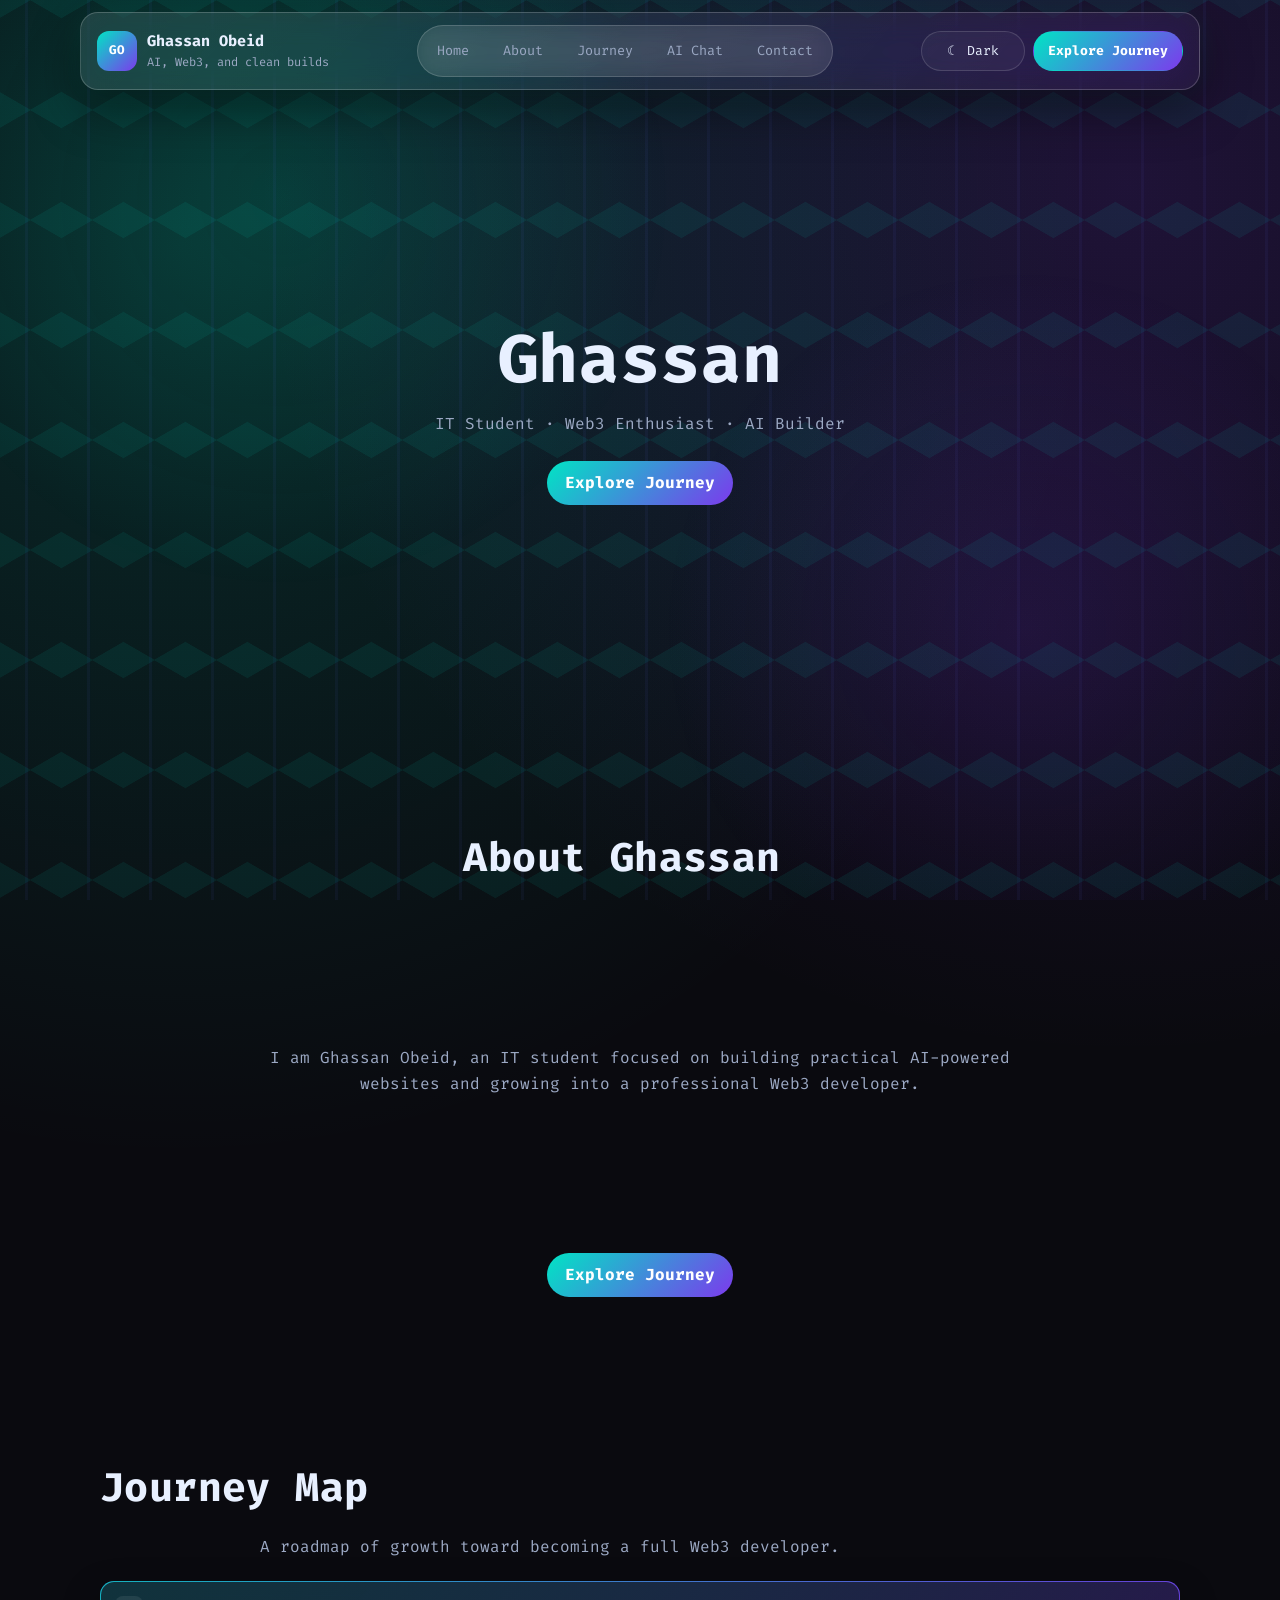
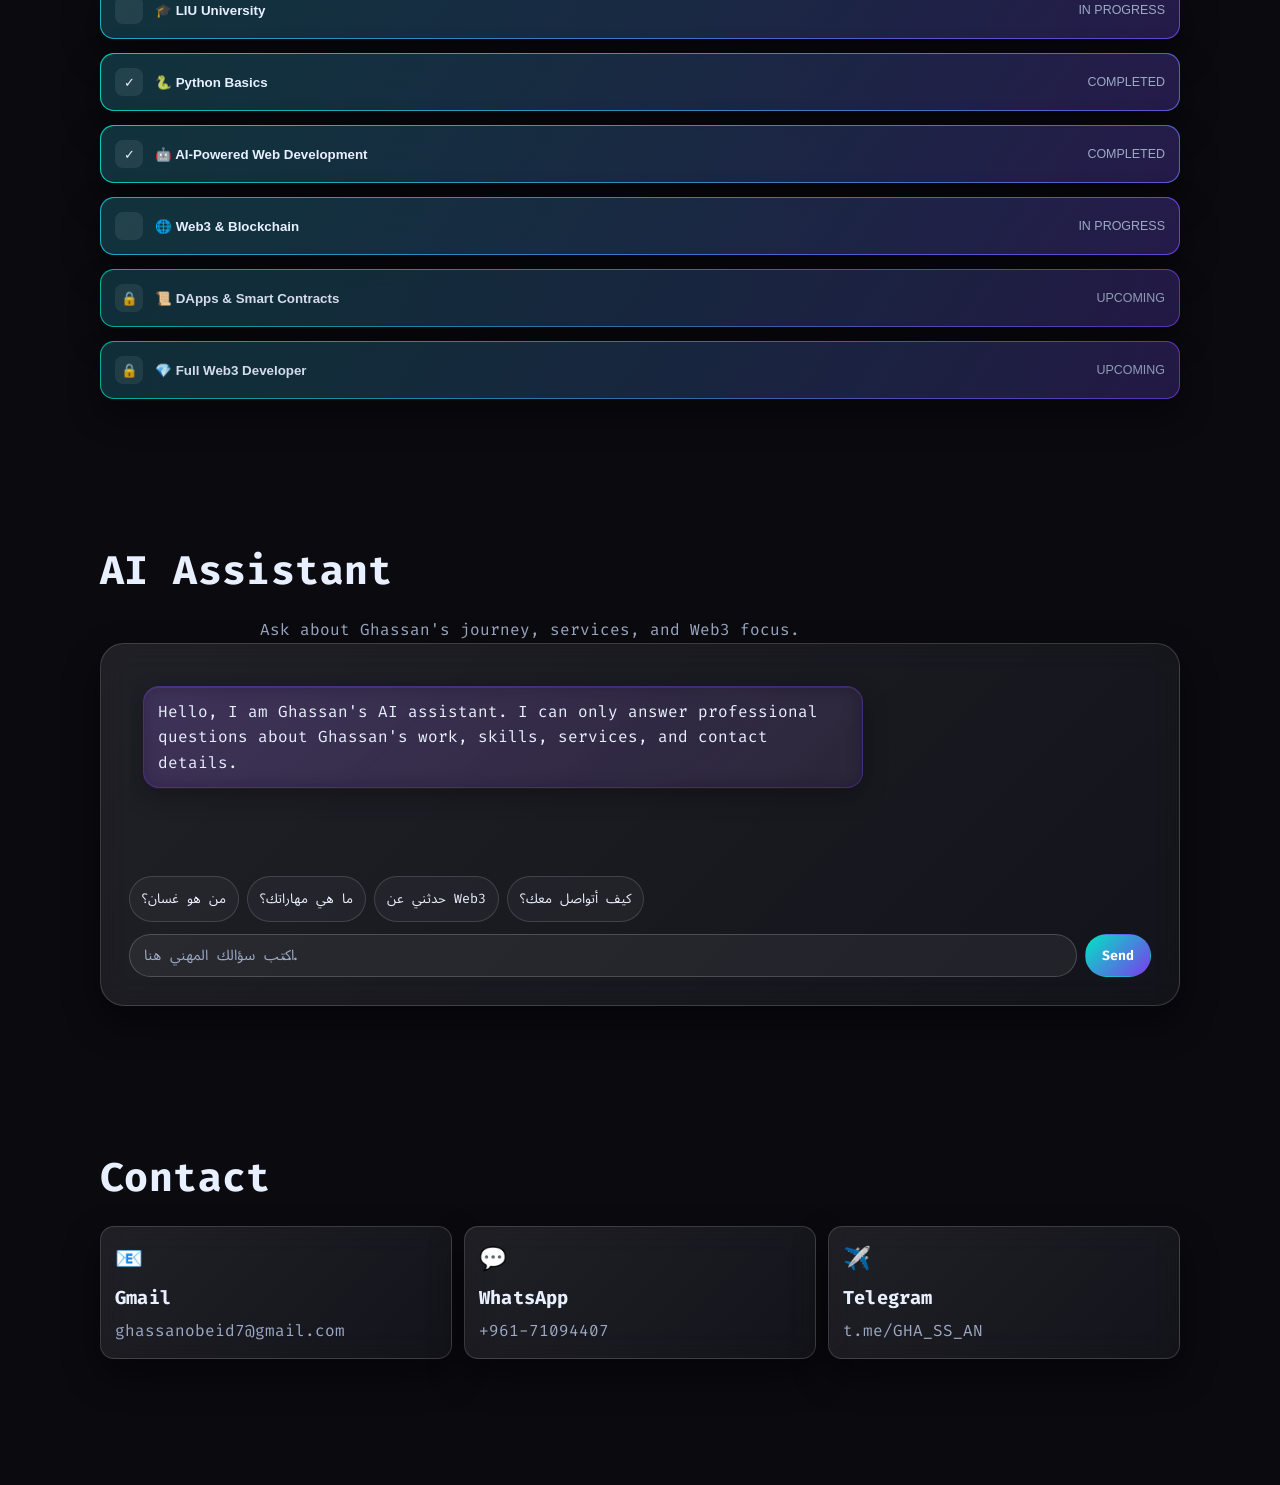
==== index.html @ c8fad216 "update" ====
<!DOCTYPE html> 

<html lang="en">
<head>
	<meta charset="UTF-8" />
	<meta name="viewport" content="width=device-width, initial-scale=1.0" />
	<title>Ghassan | ghassanai.dev</title>
	<meta name="description" content="Ghassan Obeid - IT Student, Web3 Enthusiast, and AI Builder" />
	<link rel="preconnect" href="https://fonts.googleapis.com" />
	<link rel="preconnect" href="https://fonts.gstatic.com" crossorigin />
	<link href="https://fonts.googleapis.com/css2?family=Fira+Code:wght@400;500;700&family=Noto+Sans+Arabic:wght@400;500;700&display=swap" rel="stylesheet" />
	<link rel="stylesheet" href="style.css" />
<script async src="https://www.googletagmanager.com/gtag/js?id=G-5YN2YGC47K"></script>
<script>
  window.dataLayer = window.dataLayer || [];
  function gtag(){dataLayer.push(arguments);}
  gtag('js', new Date());
  gtag('config', 'G-5YN2YGC47K');
</script>
</head>
<body>
	<header class="site-header fade-in">
		<a class="site-brand" href="#top" aria-label="Go to the top of the page">
			<span class="brand-mark" aria-hidden="true">GO</span>
			<span class="brand-copy">
				<strong>Ghassan Obeid</strong>
				<small>AI, Web3, and clean builds</small>
			</span>
		</a>
		<nav class="site-nav" aria-label="Primary navigation">
			<a href="#top">Home</a>
			<a href="#about">About</a>
			<a href="#journey">Journey</a>
			<a href="#ai-chat">AI Chat</a>
			<a href="#contact">Contact</a>
		</nav>
		<div class="site-actions">
			<button class="theme-toggle" type="button" aria-pressed="false" aria-label="Switch to light mode">
				<span class="theme-toggle-icon" aria-hidden="true">☾</span>
				<span class="theme-toggle-text">Dark</span>
			</button>
			<a class="nav-cta" href="#journey">Explore Journey</a>
		</div>
	</header>
	<div class="hex-bg" aria-hidden="true"></div>

	<header class="section hero fade-in" id="top">
		<div class="hero-content">
			<h1>Ghassan</h1>
			<p class="subtitle">IT Student · Web3 Enthusiast · AI Builder</p>
			<a class="scroll-cta" href="#journey">Explore Journey</a>
		</div>
	</header>

	<main>
		<section class="section about-hero fade-in" id="about">
			<h2>About Ghassan</h2>
			<p class="about-lead">I am Ghassan Obeid, an IT student focused on building practical AI-powered websites and growing into a professional Web3 developer.</p>
			<a class="scroll-cta" href="#journey">Explore Journey</a>
		</section>

		<section class="section journey fade-in" id="journey">
			<h2>Journey Map</h2>
			<p class="section-intro">A roadmap of growth toward becoming a full Web3 developer.</p>

			<div class="roadmap" aria-label="Interactive journey roadmap">
				<button class="roadmap-node in-progress" data-title="🎓 LIU University" data-status="IN PROGRESS" data-detail="Year 2 IT student at Lebanese International University">
					<span class="node-indicator"></span>
					<span class="node-text">🎓 LIU University</span>
					<span class="node-status">IN PROGRESS</span>
				</button>

				<button class="roadmap-node completed" data-title="🐍 Python Basics" data-status="COMPLETED" data-detail="Learned fundamentals: variables, loops, functions. Currently paused.">
					<span class="node-indicator">✓</span>
					<span class="node-text">🐍 Python Basics</span>
					<span class="node-status">COMPLETED</span>
				</button>

				<button class="roadmap-node completed" data-title="🤖 AI-Powered Web Development" data-status="COMPLETED" data-detail="Build and manage full websites using AI tools professionally.">
					<span class="node-indicator">✓</span>
					<span class="node-text">🤖 AI-Powered Web Development</span>
					<span class="node-status">COMPLETED</span>
				</button>

				<button class="roadmap-node in-progress pulse" data-title="🌐 Web3 &amp; Blockchain" data-status="IN PROGRESS" data-detail="Currently learning Web3 programming and smart contracts.">
					<span class="node-indicator"></span>
					<span class="node-text">🌐 Web3 &amp; Blockchain</span>
					<span class="node-status">IN PROGRESS</span>
				</button>

				<button class="roadmap-node upcoming" data-title="📜 DApps &amp; Smart Contracts" data-status="UPCOMING" data-detail="Next: building decentralized applications.">
					<span class="node-indicator">🔒</span>
					<span class="node-text">📜 DApps &amp; Smart Contracts</span>
					<span class="node-status">UPCOMING</span>
				</button>

				<button class="roadmap-node upcoming" data-title="💎 Full Web3 Developer" data-status="UPCOMING" data-detail="The ultimate goal.">
					<span class="node-indicator">🔒</span>
					<span class="node-text">💎 Full Web3 Developer</span>
					<span class="node-status">UPCOMING</span>
				</button>
			</div>
		</section>

		<section class="section ai-chat fade-in" id="ai-chat">
			<h2>AI Assistant</h2>
			<p class="section-intro">Ask about Ghassan's journey, services, and Web3 focus.</p>

			<div class="chat-shell" aria-live="polite">
				<div class="chat-messages" id="chatMessages"></div>

				<div class="typing-indicator hidden" id="typingIndicator" aria-label="AI is typing">
					<span></span><span></span><span></span>
				</div>

				<div class="suggestions" id="suggestions">
					<button class="suggestion-btn" data-message="من هو غسان؟">من هو غسان؟</button>
					<button class="suggestion-btn" data-message="ما هي مهاراتك؟">ما هي مهاراتك؟</button>
					<button class="suggestion-btn" data-message="حدثني عن Web3">حدثني عن Web3</button>
					<button class="suggestion-btn" data-message="كيف أتواصل معك؟">كيف أتواصل معك؟</button>
				</div>

				<div class="chat-input-wrap">
					<input
						id="chatInput"
						class="chat-input"
						type="text"
						placeholder="اكتب سؤالك المهني هنا..."
						aria-label="Write your professional question"
						autocomplete="off"
					/>
					<button id="chatSendBtn" class="chat-send" type="button">Send</button>
				</div>

				<div class="cta-card hidden" id="ctaCard">
					<h3>Want to work with Ghassan?</h3>
					<div class="cta-links">
						<a href="mailto:ghassanobeid7@gmail.com" target="_blank" rel="noopener noreferrer">Gmail</a>
						<a href="https://wa.me/96171094407" target="_blank" rel="noopener noreferrer">WhatsApp</a>
						<a href="https://t.me/GHA_SS_AN" target="_blank" rel="noopener noreferrer">Telegram</a>
					</div>
				</div>
			</div>
		</section>

		<section class="section contact fade-in" id="contact">
			<h2>Contact</h2>
			<div class="contact-grid">
				<a class="contact-card" href="mailto:ghassanobeid7@gmail.com" target="_blank" rel="noopener noreferrer">
					<span class="icon">📧</span>
					<h3>Gmail</h3>
					<p>ghassanobeid7@gmail.com</p>
				</a>

				<a class="contact-card" href="https://wa.me/96171094407" target="_blank" rel="noopener noreferrer">
					<span class="icon">💬</span>
					<h3>WhatsApp</h3>
					<p>+961-71094407</p>
				</a>

				<a class="contact-card" href="https://t.me/GHA_SS_AN" target="_blank" rel="noopener noreferrer">
					<span class="icon">✈️</span>
					<h3>Telegram</h3>
					<p>t.me/GHA_SS_AN</p>
				</a>
			</div>
		</section>
	</main>

	<div class="modal hidden" id="nodeModal" role="dialog" aria-modal="true" aria-labelledby="modalTitle">
		<div class="modal-panel">
			<button class="modal-close" id="modalClose" aria-label="Close popup">×</button>
			<h3 id="modalTitle"></h3>
			<p class="modal-status" id="modalStatus"></p>
			<p id="modalDetail"></p>
		</div>
	</div>

	<script src="script.js"></script>
</body>
</html>
---- style.css ----
:root {
  --bg: #090d16;
  --bg-soft: #11182a;
  --text: #e8f0ff;
  --muted: #9ca9c4;
  --accent: #1de7c8;
  --secondary: #5e68ff;
  --card: rgba(12, 18, 32, 0.72);
  --border: rgba(255, 255, 255, 0.1);
  --shadow: 0 18px 42px rgba(2, 8, 20, 0.35);
}

body[data-theme="light"] {
  --bg: #eef3ff;
  --bg-soft: #f8fbff;
  --text: #112036;
  --muted: #4f5f78;
  --accent: #098579;
  --secondary: #4f57d8;
  --card: rgba(255, 255, 255, 0.88);
  --border: rgba(20, 34, 56, 0.12);
  --shadow: 0 16px 30px rgba(26, 54, 100, 0.14);
}

* {
  box-sizing: border-box;
}

html {
  scroll-behavior: smooth;
}

body {
  margin: 0;
  font-family: "Fira Code", "Noto Sans Arabic", monospace;
  color: var(--text);
  background:
    radial-gradient(circle at 12% 8%, rgba(29, 231, 200, 0.14), transparent 28%),
    radial-gradient(circle at 88% 6%, rgba(94, 104, 255, 0.16), transparent 24%),
    var(--bg);
  line-height: 1.6;
  overflow-x: hidden;
  transition: background 0.35s ease, color 0.35s ease;
}

body::before {
  content: "";
  position: fixed;
  inset: 0;
  z-index: -3;
  pointer-events: none;
  background:
    radial-gradient(circle at 22% 22%, rgba(29, 231, 200, 0.08), transparent 30%),
    radial-gradient(circle at 80% 70%, rgba(94, 104, 255, 0.08), transparent 26%);
}

.hex-bg {
  position: fixed;
  inset: 0;
  z-index: -2;
  opacity: 0.14;
  pointer-events: none;
  background-image:
    linear-gradient(30deg, rgba(29, 231, 200, 0.22) 12%, transparent 12.5%, transparent 87%, rgba(29, 231, 200, 0.22) 87.5%, rgba(29, 231, 200, 0.22)),
    linear-gradient(150deg, rgba(29, 231, 200, 0.22) 12%, transparent 12.5%, transparent 87%, rgba(29, 231, 200, 0.22) 87.5%, rgba(29, 231, 200, 0.22)),
    linear-gradient(90deg, rgba(94, 104, 255, 0.2) 2%, transparent 2.5%, transparent 97%, rgba(94, 104, 255, 0.2) 97.5%, rgba(94, 104, 255, 0.2));
  background-size: 54px 96px;
  background-position: 0 0, 0 0, 27px 48px;
  animation: drift 30s linear infinite;
}

.site-header {
  position: relative;
  top: 0;
  z-index: 50;
  width: min(1120px, calc(100% - 24px));
  margin: 12px auto 0;
  padding: 10px 14px;
  display: grid;
  grid-template-columns: auto 1fr auto;
  align-items: center;
  gap: 14px;
  border: 1px solid var(--border);
  border-radius: 18px;
  background: linear-gradient(125deg, rgba(255, 255, 255, 0.06), rgba(255, 255, 255, 0.02));
  backdrop-filter: blur(12px) saturate(140%);
  box-shadow: var(--shadow);
}

.site-brand {
  display: inline-flex;
  align-items: center;
  gap: 10px;
  text-decoration: none;
  color: var(--text);
}

.brand-mark {
  width: 40px;
  height: 40px;
  border-radius: 12px;
  display: grid;
  place-items: center;
  color: #fff;
  background: linear-gradient(135deg, var(--accent), var(--secondary));
  font-size: 0.78rem;
  font-weight: 700;
  letter-spacing: 0.12em;
}

.brand-copy {
  display: flex;
  flex-direction: column;
}

.brand-copy strong {
  font-size: 0.95rem;
}

.brand-copy small {
  color: var(--muted);
  font-size: 0.75rem;
}

.site-nav {
  justify-self: center;
  display: flex;
  align-items: center;
  gap: 6px;
  padding: 5px;
  border: 1px solid var(--border);
  border-radius: 999px;
  background: rgba(255, 255, 255, 0.03);
}

.site-nav a {
  color: var(--muted);
  text-decoration: none;
  font-size: 0.84rem;
  padding: 8px 12px;
  border-radius: 999px;
  transition: color 0.25s ease, background 0.25s ease, transform 0.25s ease;
}

.site-nav a:hover,
.site-nav a[aria-current="page"] {
  color: var(--text);
  background: rgba(255, 255, 255, 0.09);
  transform: translateY(-1px);
}

.site-actions {
  display: inline-flex;
  align-items: center;
  gap: 8px;
}

.theme-toggle,
.nav-cta {
  min-height: 40px;
  border-radius: 999px;
  border: 1px solid var(--border);
  color: var(--text);
  text-decoration: none;
  padding: 0 14px;
  font-family: inherit;
  font-size: 0.82rem;
  display: inline-flex;
  align-items: center;
  justify-content: center;
  gap: 8px;
  cursor: pointer;
  transition: transform 0.2s ease, border-color 0.2s ease, box-shadow 0.2s ease, background 0.2s ease;
}

.theme-toggle {
  background: rgba(255, 255, 255, 0.04);
  min-width: 104px;
}

.nav-cta {
  background: linear-gradient(135deg, var(--accent), var(--secondary));
  border-color: transparent;
  color: #ffffff;
  font-weight: 700;
}

.theme-toggle:hover,
.nav-cta:hover,
.scroll-cta:hover,
.suggestion-btn:hover,
.contact-card:hover,
.roadmap-node:hover {
  transform: translateY(-2px);
}

main {
  padding-bottom: 56px;
}

.section {
  width: min(1080px, 92vw);
  margin: 0 auto;
  padding: 70px 0;
}

.hero,
.about-hero {
  min-height: min(72vh, 700px);
  display: grid;
  place-items: center;
  text-align: center;
}

.hero-content,
.about-hero {
  padding: 22px;
}

h1 {
  margin: 0;
  font-size: clamp(2rem, 7vw, 4.6rem);
  line-height: 1.05;
  letter-spacing: -0.02em;
}

h2 {
  margin: 0 0 8px;
  font-size: clamp(1.6rem, 4vw, 2.2rem);
}

.subtitle,
.section-intro,
.about-lead {
  color: var(--muted);
  margin: 14px auto 0;
  max-width: 760px;
}

.scroll-cta {
  display: inline-flex;
  align-items: center;
  justify-content: center;
  margin-top: 24px;
  min-height: 44px;
  padding: 0 18px;
  border-radius: 999px;
  text-decoration: none;
  color: #fff;
  background: linear-gradient(135deg, var(--accent), var(--secondary));
  font-weight: 700;
}

.roadmap {
  display: grid;
  gap: 14px;
  margin-top: 22px;
}

.roadmap-node {
  width: 100%;
  border: 1px solid var(--border);
  border-radius: 14px;
  background: var(--card);
  color: var(--text);
  text-align: left;
  padding: 14px;
  display: grid;
  grid-template-columns: auto 1fr auto;
  gap: 12px;
  align-items: center;
  cursor: pointer;
  box-shadow: var(--shadow);
  transition: transform 0.2s ease, border-color 0.2s ease;
}

.node-indicator {
  width: 28px;
  height: 28px;
  border-radius: 8px;
  display: grid;
  place-items: center;
  background: rgba(255, 255, 255, 0.08);
}

.node-text {
  font-weight: 600;
}

.node-status {
  color: var(--muted);
  font-size: 0.78rem;
}

.roadmap-node.completed {
  border-color: rgba(29, 231, 200, 0.35);
}

.roadmap-node.in-progress {
  border-color: rgba(94, 104, 255, 0.38);
}

.roadmap-node.upcoming {
  opacity: 0.92;
}

.pulse .node-indicator {
  animation: pulseGlow 2.4s infinite;
}

.chat-shell {
  border: 1px solid var(--border);
  border-radius: 18px;
  padding: 18px;
  background: var(--card);
  box-shadow: var(--shadow);
}

.chat-messages {
  min-height: 190px;
  max-height: 420px;
  overflow-y: auto;
  display: flex;
  flex-direction: column;
  gap: 10px;
  padding-right: 4px;
}

.message {
  max-width: min(85%, 720px);
  border-radius: 14px;
  padding: 10px 12px;
  white-space: pre-wrap;
}

.message.user {
  align-self: flex-end;
  background: linear-gradient(135deg, var(--accent), var(--secondary));
  color: #fff;
}

.message.bot {
  align-self: flex-start;
  background: rgba(255, 255, 255, 0.08);
}

.typing-indicator {
  display: inline-flex;
  align-items: center;
  gap: 6px;
  margin-top: 10px;
}

.typing-indicator span {
  width: 8px;
  height: 8px;
  border-radius: 50%;
  background: var(--muted);
  animation: blink 1.2s infinite ease-in-out;
}

.typing-indicator span:nth-child(2) {
  animation-delay: 0.15s;
}

.typing-indicator span:nth-child(3) {
  animation-delay: 0.3s;
}

.suggestions {
  margin-top: 14px;
  display: flex;
  flex-wrap: wrap;
  gap: 8px;
}

.suggestion-btn {
  border: 1px solid var(--border);
  background: rgba(255, 255, 255, 0.04);
  color: var(--text);
  border-radius: 999px;
  padding: 8px 12px;
  font-family: inherit;
  cursor: pointer;
}

.suggestion-btn:disabled {
  opacity: 0.6;
  cursor: not-allowed;
}

.chat-input-wrap {
  margin-top: 12px;
  display: grid;
  grid-template-columns: 1fr auto;
  gap: 8px;
}

.chat-input {
  width: 100%;
  border: 1px solid rgba(255, 255, 255, 0.18);
  border-radius: 999px;
  background: rgba(255, 255, 255, 0.06);
  color: var(--text);
  padding: 11px 14px;
  font-family: inherit;
  font-size: 0.9rem;
  outline: none;
  transition: border-color 0.2s ease, box-shadow 0.2s ease, background 0.2s ease;
}

.chat-input::placeholder {
  color: var(--muted);
}

.chat-input:focus {
  border-color: rgba(0, 229, 196, 0.65);
  box-shadow: 0 0 0 2px rgba(0, 229, 196, 0.22), 0 0 20px rgba(124, 58, 237, 0.18);
  background: rgba(255, 255, 255, 0.09);
}

.chat-send {
  border: 1px solid transparent;
  border-radius: 999px;
  background: linear-gradient(135deg, var(--accent), var(--secondary));
  color: #fff;
  font-family: inherit;
  font-weight: 700;
  padding: 0 16px;
  min-height: 42px;
  cursor: pointer;
}

.chat-send:disabled,
.chat-input:disabled {
  opacity: 0.6;
  cursor: not-allowed;
}

.cta-card {
  margin-top: 16px;
  border: 1px solid var(--border);
  border-radius: 14px;
  padding: 14px;
  background: rgba(255, 255, 255, 0.04);
}

.cta-card h3 {
  margin: 0 0 10px;
}

.cta-links {
  display: flex;
  flex-wrap: wrap;
  gap: 8px;
}

.cta-links a {
  text-decoration: none;
  color: #fff;
  background: linear-gradient(135deg, var(--accent), var(--secondary));
  border-radius: 999px;
  padding: 8px 12px;
}

.contact-grid {
  margin-top: 16px;
  display: grid;
  grid-template-columns: repeat(3, minmax(0, 1fr));
  gap: 12px;
}

.contact-card {
  text-decoration: none;
  color: var(--text);
  border: 1px solid var(--border);
  border-radius: 14px;
  padding: 14px;
  background: var(--card);
  box-shadow: var(--shadow);
  transition: transform 0.2s ease;
}

.contact-card .icon {
  font-size: 1.4rem;
}

.contact-card h3 {
  margin: 6px 0;
}

.contact-card p {
  margin: 0;
  color: var(--muted);
  word-break: break-word;
}

.modal {
  position: fixed;
  inset: 0;
  z-index: 80;
  background: rgba(0, 0, 0, 0.5);
  display: grid;
  place-items: center;
  padding: 20px;
}

.modal-panel {
  width: min(520px, 100%);
  border: 1px solid var(--border);
  border-radius: 16px;
  background: var(--bg-soft);
  box-shadow: var(--shadow);
  padding: 18px;
  position: relative;
}

.modal-close {
  position: absolute;
  right: 12px;
  top: 8px;
  border: 0;
  font-size: 1.4rem;
  background: transparent;
  color: var(--text);
  cursor: pointer;
}

.modal-status {
  color: var(--accent);
  font-weight: 600;
}

.fade-in {
  opacity: 0;
  transform: translateY(20px);
  transition: opacity 0.6s ease, transform 0.6s ease;
}

.fade-in.visible {
  opacity: 1;
  transform: translateY(0);
}

.hidden {
  display: none !important;
}

@keyframes drift {
  from {
    transform: translateY(0);
  }
  to {
    transform: translateY(-96px);
  }
}

@keyframes pulseGlow {
  0%,
  100% {
    box-shadow: 0 0 0 0 rgba(29, 231, 200, 0.3);
  }
  50% {
    box-shadow: 0 0 0 8px rgba(29, 231, 200, 0);
  }
}

@keyframes blink {
  0%,
  100% {
    opacity: 0.35;
  }
  50% {
    opacity: 1;
  }
}

@media (max-width: 980px) {
  .site-header {
    grid-template-columns: 1fr;
    gap: 10px;
    padding: 12px;
  }

  .site-nav {
    justify-self: stretch;
    justify-content: center;
    flex-wrap: wrap;
  }

  .site-actions {
    justify-self: center;
  }

  .contact-grid {
    grid-template-columns: repeat(2, minmax(0, 1fr));
  }
}

/* Premium visual redesign overrides (CSS only, no markup/script changes) */
:root {
  --bg: #0a0a0f;
  --accent: #00e5c4;
  --secondary: #7c3aed;
  --card: rgba(16, 20, 34, 0.56);
  --border: rgba(255, 255, 255, 0.14);
  --shadow: 0 24px 50px rgba(3, 8, 24, 0.5);
}

body {
  background:
    radial-gradient(circle at 14% 8%, rgba(0, 229, 196, 0.15), transparent 30%),
    radial-gradient(circle at 88% 6%, rgba(124, 58, 237, 0.18), transparent 28%),
    var(--bg);
}

body::before {
  background:
    radial-gradient(circle at 22% 22%, rgba(0, 229, 196, 0.12), transparent 32%),
    radial-gradient(circle at 80% 70%, rgba(124, 58, 237, 0.13), transparent 30%);
}

body::after {
  content: "";
  position: fixed;
  inset: 0;
  z-index: -1;
  pointer-events: none;
  opacity: 0.13;
  background-image:
    radial-gradient(rgba(255, 255, 255, 0.18) 0.45px, transparent 0.55px),
    radial-gradient(rgba(255, 255, 255, 0.12) 0.35px, transparent 0.5px);
  background-size: 2px 2px, 3px 3px;
  background-position: 0 0, 1px 1px;
  mix-blend-mode: soft-light;
}

.hex-bg {
  opacity: 0.3;
  filter: saturate(130%) brightness(1.12);
  background-size: 62px 110px;
  animation: hexShift 22s linear infinite, hexPulse 6s ease-in-out infinite;
}

@keyframes hexShift {
  0% {
    background-position: 0 0, 0 0, 31px 55px;
  }
  100% {
    background-position: 124px 220px, -124px 220px, 155px 275px;
  }
}

@keyframes hexPulse {
  0%,
  100% {
    opacity: 0.24;
  }
  50% {
    opacity: 0.35;
  }
}

.site-header {
  padding: 12px 16px;
  border-color: rgba(255, 255, 255, 0.2);
  background: linear-gradient(130deg, rgba(255, 255, 255, 0.11), rgba(255, 255, 255, 0.04));
  backdrop-filter: blur(16px) saturate(160%);
  -webkit-backdrop-filter: blur(16px) saturate(160%);
  box-shadow: 0 18px 50px rgba(0, 0, 0, 0.45), 0 0 28px rgba(0, 229, 196, 0.08);
  transition: transform 0.38s ease, opacity 0.38s ease, box-shadow 0.3s ease;
}

.site-nav {
  background: rgba(255, 255, 255, 0.08);
  border-color: rgba(255, 255, 255, 0.16);
  backdrop-filter: blur(12px);
  -webkit-backdrop-filter: blur(12px);
}

.site-nav a {
  padding: 9px 14px;
}

h1,
h2,
h3 {
  letter-spacing: 0.01em;
  font-weight: 700;
}

h1 {
  font-size: clamp(2.4rem, 5.5vw, 4.2rem);
  line-height: 1.12;
}

h2 {
  font-size: clamp(1.65rem, 3.2vw, 2.5rem);
  padding-right: clamp(20px, 4vw, 36px);
}

.chat-shell,
.contact-card,
.cta-card,
.roadmap-node,
.modal-panel {
  background: linear-gradient(135deg, rgba(255, 255, 255, 0.09), rgba(255, 255, 255, 0.04));
  border: 1px solid rgba(255, 255, 255, 0.16);
  backdrop-filter: blur(15px) saturate(155%);
  -webkit-backdrop-filter: blur(15px) saturate(155%);
  box-shadow: 0 16px 36px rgba(0, 0, 0, 0.4);
}

.roadmap-node {
  position: relative;
  border: 1px solid transparent;
  background:
    linear-gradient(132deg, rgba(20, 25, 42, 0.82), rgba(17, 20, 35, 0.72)) padding-box,
    linear-gradient(125deg, rgba(0, 229, 196, 0.72), rgba(124, 58, 237, 0.72)) border-box;
}

.roadmap-node::before {
  content: "";
  position: absolute;
  inset: -1px;
  border-radius: inherit;
  padding: 1px;
  background: linear-gradient(125deg, rgba(0, 229, 196, 0.9), rgba(124, 58, 237, 0.9));
  -webkit-mask: linear-gradient(#000 0 0) content-box, linear-gradient(#000 0 0);
  -webkit-mask-composite: xor;
  mask-composite: exclude;
  opacity: 0.45;
  transition: opacity 0.3s ease;
  pointer-events: none;
}

.roadmap-node:hover::before {
  opacity: 0.9;
}

.theme-toggle,
.nav-cta,
.scroll-cta,
.suggestion-btn,
.cta-links a,
.contact-card,
button {
  transition: transform 0.24s ease, box-shadow 0.26s ease, filter 0.26s ease, border-color 0.26s ease;
}

.theme-toggle:hover,
.nav-cta:hover,
.scroll-cta:hover,
.suggestion-btn:hover,
.cta-links a:hover,
.contact-card:hover,
button:hover {
  box-shadow: 0 0 0 1px rgba(0, 229, 196, 0.32), 0 0 22px rgba(0, 229, 196, 0.22), 0 0 36px rgba(124, 58, 237, 0.2);
  filter: brightness(1.06);
}

.chat-shell {
  padding: clamp(18px, 3vw, 28px);
  border-radius: 24px;
}

.chat-messages {
  padding: 14px;
  gap: 12px;
}

.message {
  border: 1px solid rgba(255, 255, 255, 0.15);
  border-radius: 16px;
  padding: 12px 14px;
  box-shadow: 0 8px 24px rgba(0, 0, 0, 0.28), inset 0 1px 0 rgba(255, 255, 255, 0.08);
  backdrop-filter: blur(10px);
  -webkit-backdrop-filter: blur(10px);
}

.message.user {
  background: linear-gradient(135deg, rgba(0, 229, 196, 0.18), rgba(0, 229, 196, 0.08));
  border-color: rgba(0, 229, 196, 0.4);
}

.message.bot {
  background: linear-gradient(135deg, rgba(124, 58, 237, 0.18), rgba(124, 58, 237, 0.07));
  border-color: rgba(124, 58, 237, 0.35);
}

@media (max-width: 768px) {
  .site-header {
    position: relative;
    top: 8px;
    left: auto;
    right: auto;
    width: calc(100% - 16px);
    margin: 8px auto 0;
    padding: 7px 10px;
    border-radius: 14px;
    min-height: 50px;
    transform: translateY(0);
    opacity: 1;
  }

  .site-nav {
    padding: 3px;
  }

  .site-nav a,
  .theme-toggle,
  .nav-cta {
    min-height: 32px;
    font-size: 0.74rem;
  }

  .chat-input-wrap {
    grid-template-columns: 1fr;
  }

  .chat-send {
    min-height: 38px;
  }
}

@media (max-width: 640px) {
  .section {
    width: min(94vw, 1080px);
    padding: 54px 0;
  }

  .brand-copy small {
    display: none;
  }

  .theme-toggle {
    min-width: 92px;
  }

  .contact-grid {
    grid-template-columns: 1fr;
  }
}
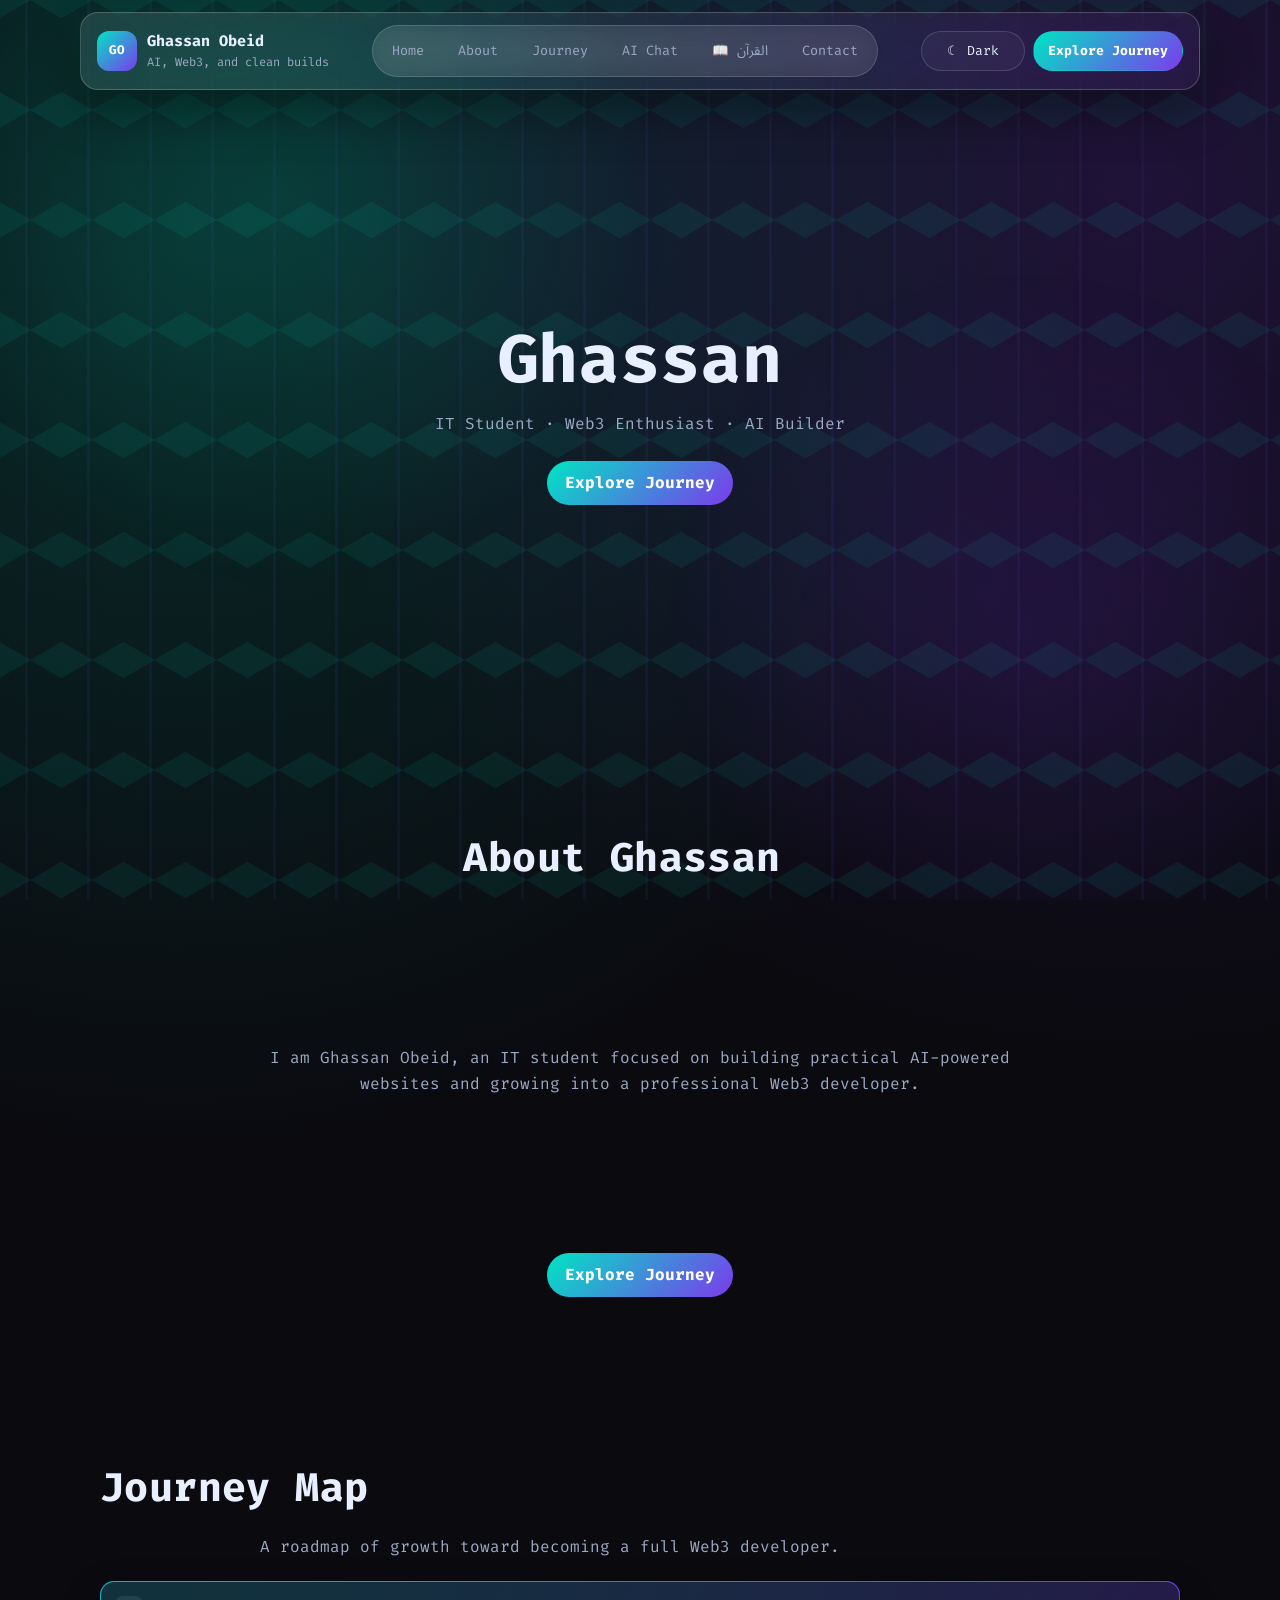
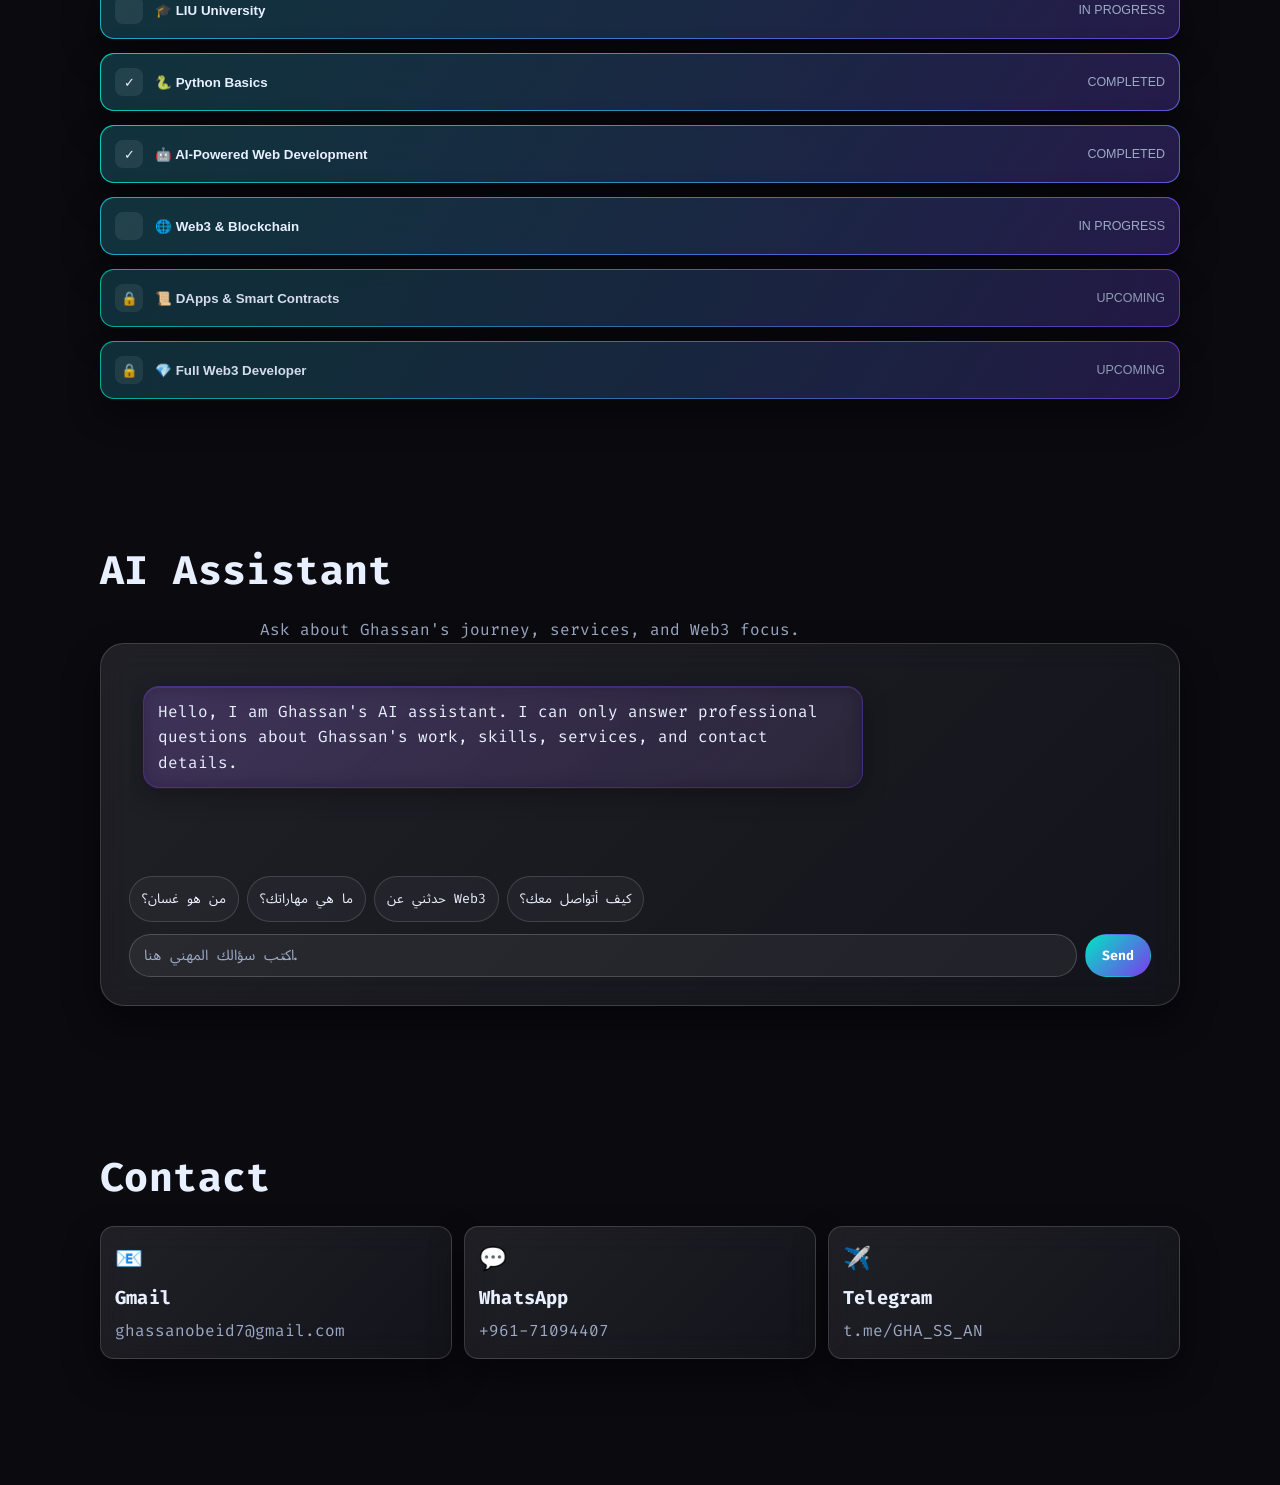
==== commit bbd4999d: "feat: add Quran tafsir reader page (quran.html, quran.css) and nav link Agent-Logs-Url: https://gith" ====
--- a/index.html
+++ b/index.html
@@ -32,6 +32,7 @@
 			<a href="#about">About</a>
 			<a href="#journey">Journey</a>
 			<a href="#ai-chat">AI Chat</a>
+			<a href="quran.html">📖 القرآن</a>
 			<a href="#contact">Contact</a>
 		</nav>
 		<div class="site-actions">
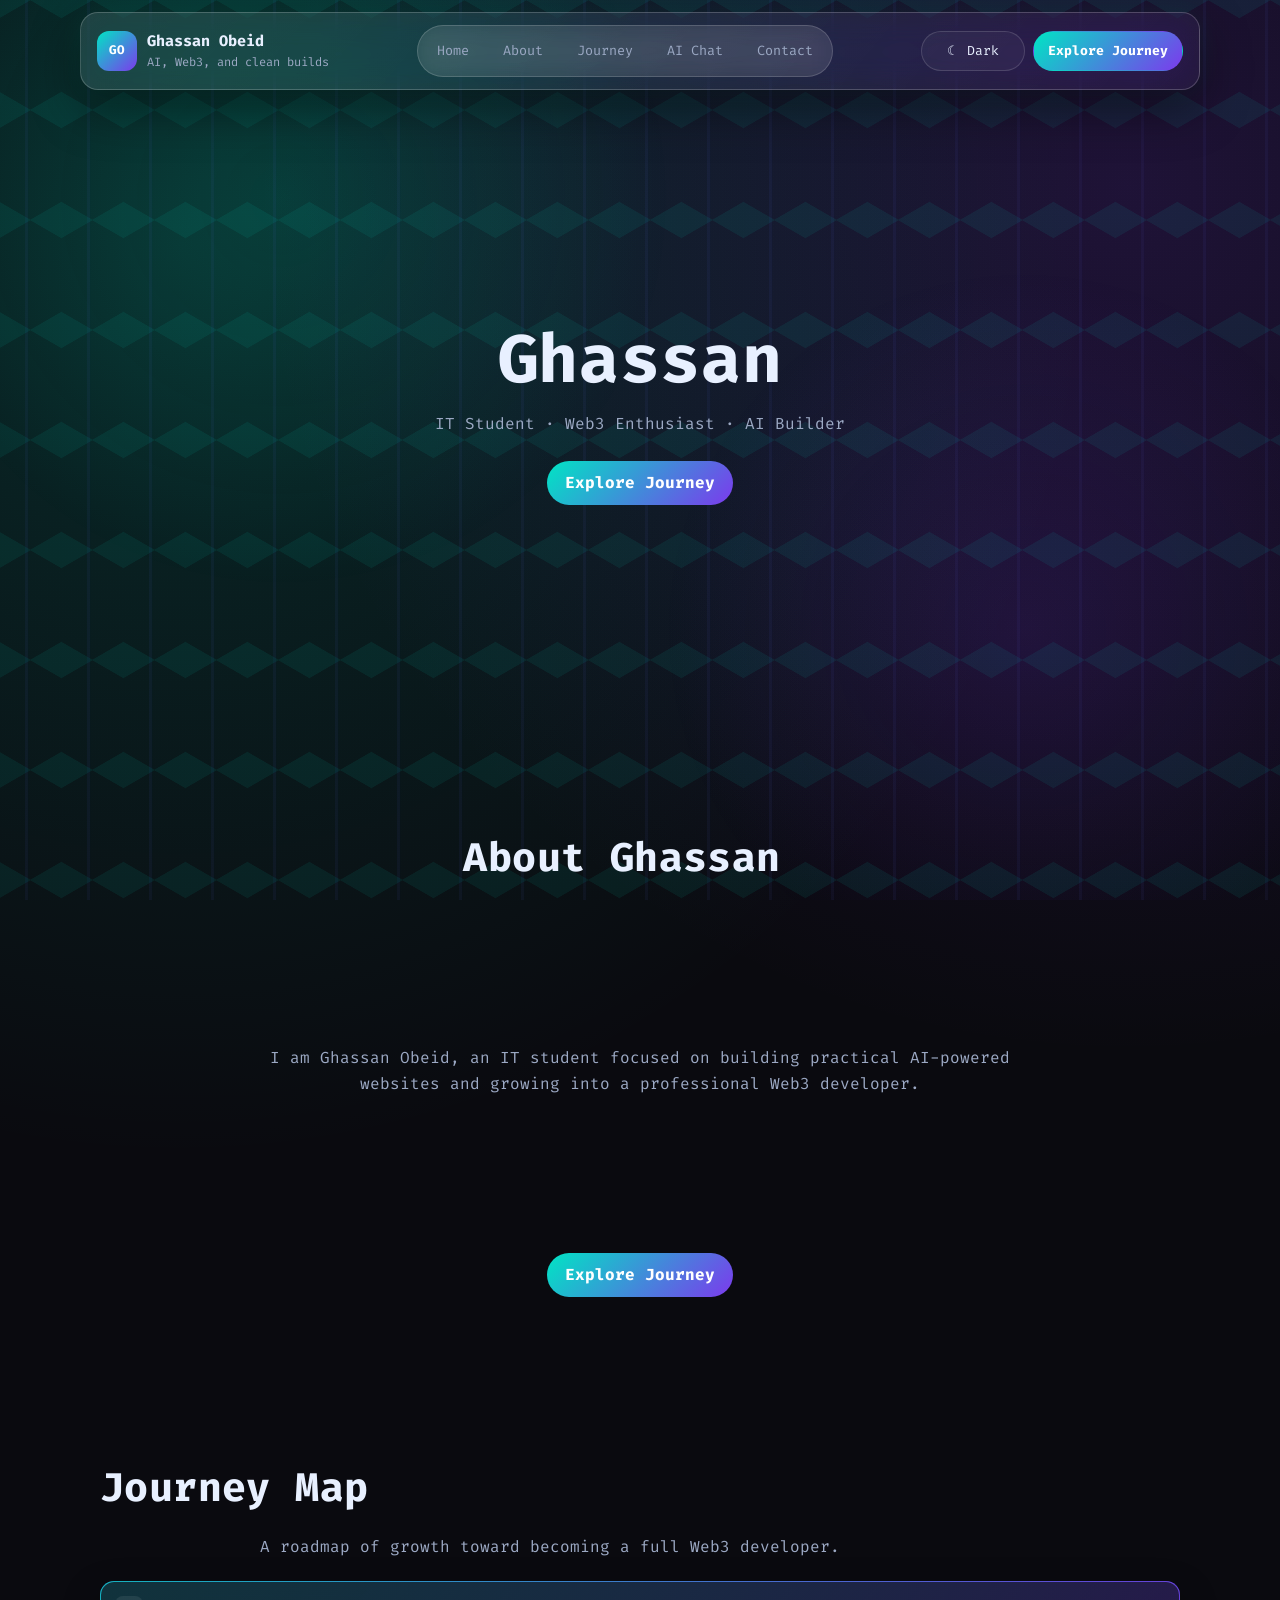
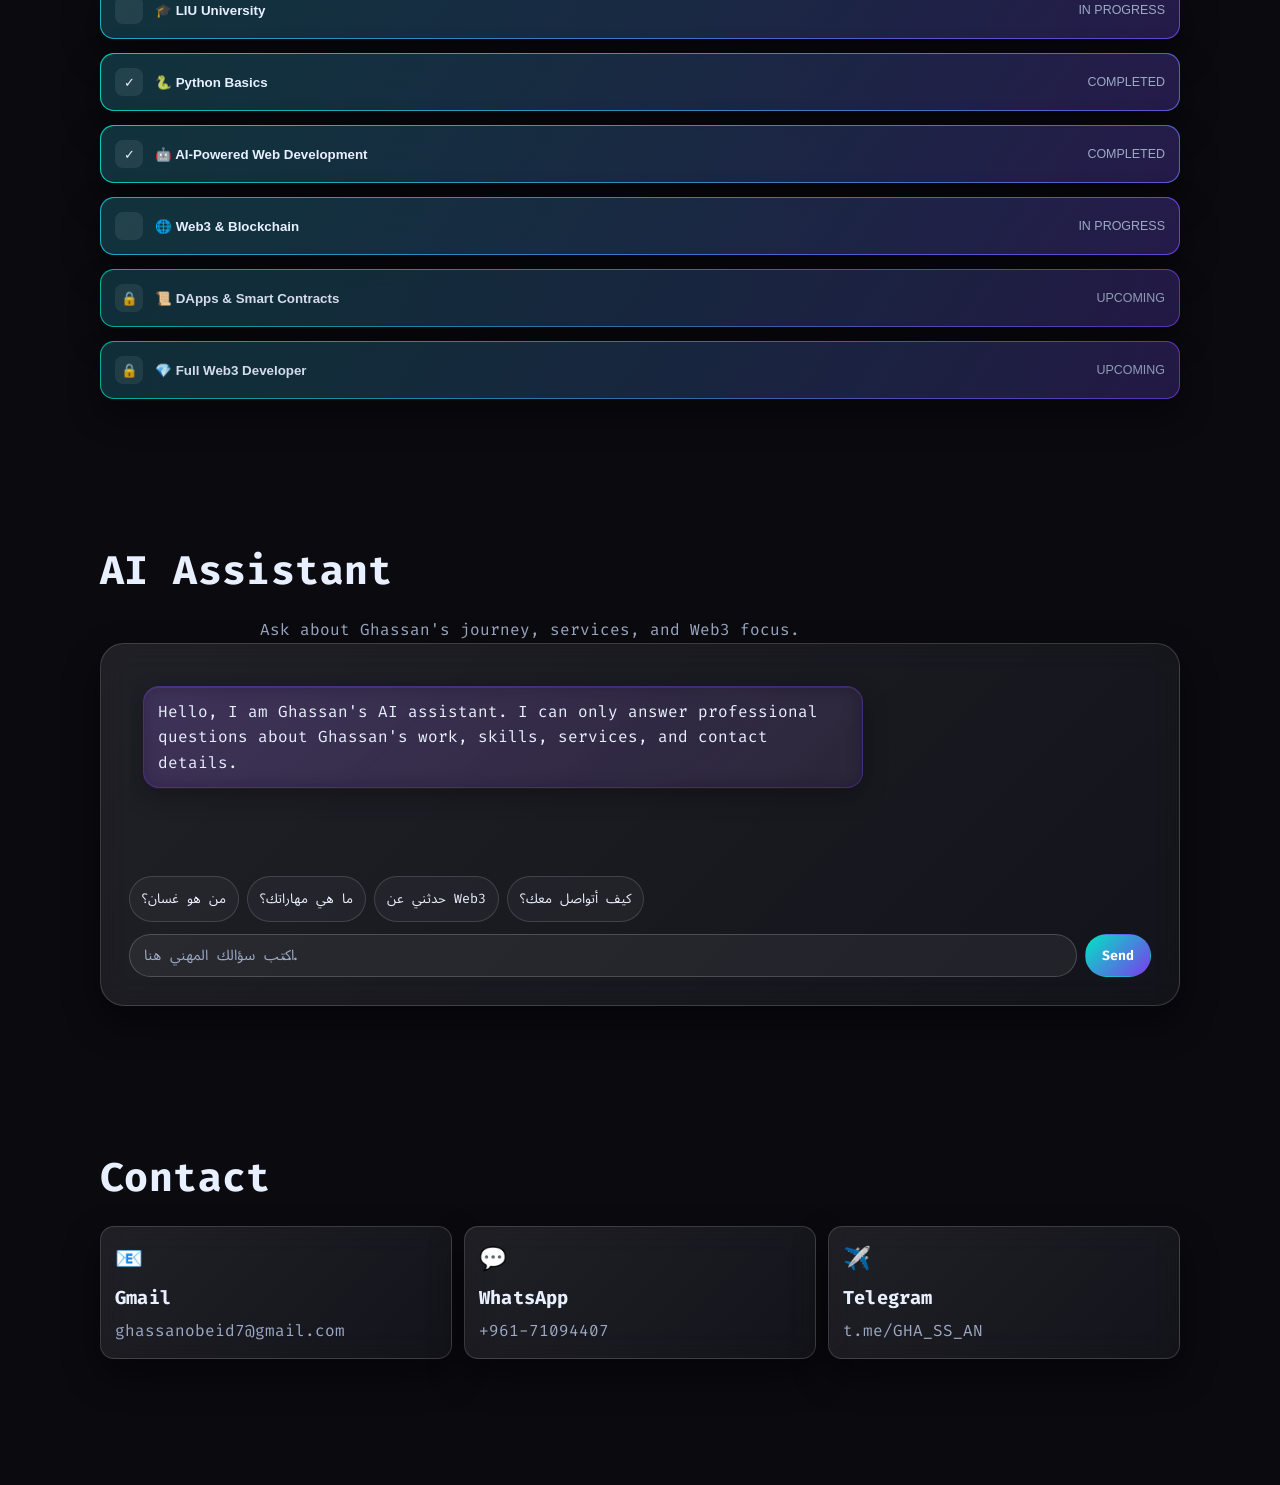
==== commit fab5a5a4: "revert: remove Quran page and nav link, restore site to original state Agent-Logs-Url: https://githu" ====
--- a/index.html
+++ b/index.html
@@ -32,7 +32,6 @@
 			<a href="#about">About</a>
 			<a href="#journey">Journey</a>
 			<a href="#ai-chat">AI Chat</a>
-			<a href="quran.html">📖 القرآن</a>
 			<a href="#contact">Contact</a>
 		</nav>
 		<div class="site-actions">
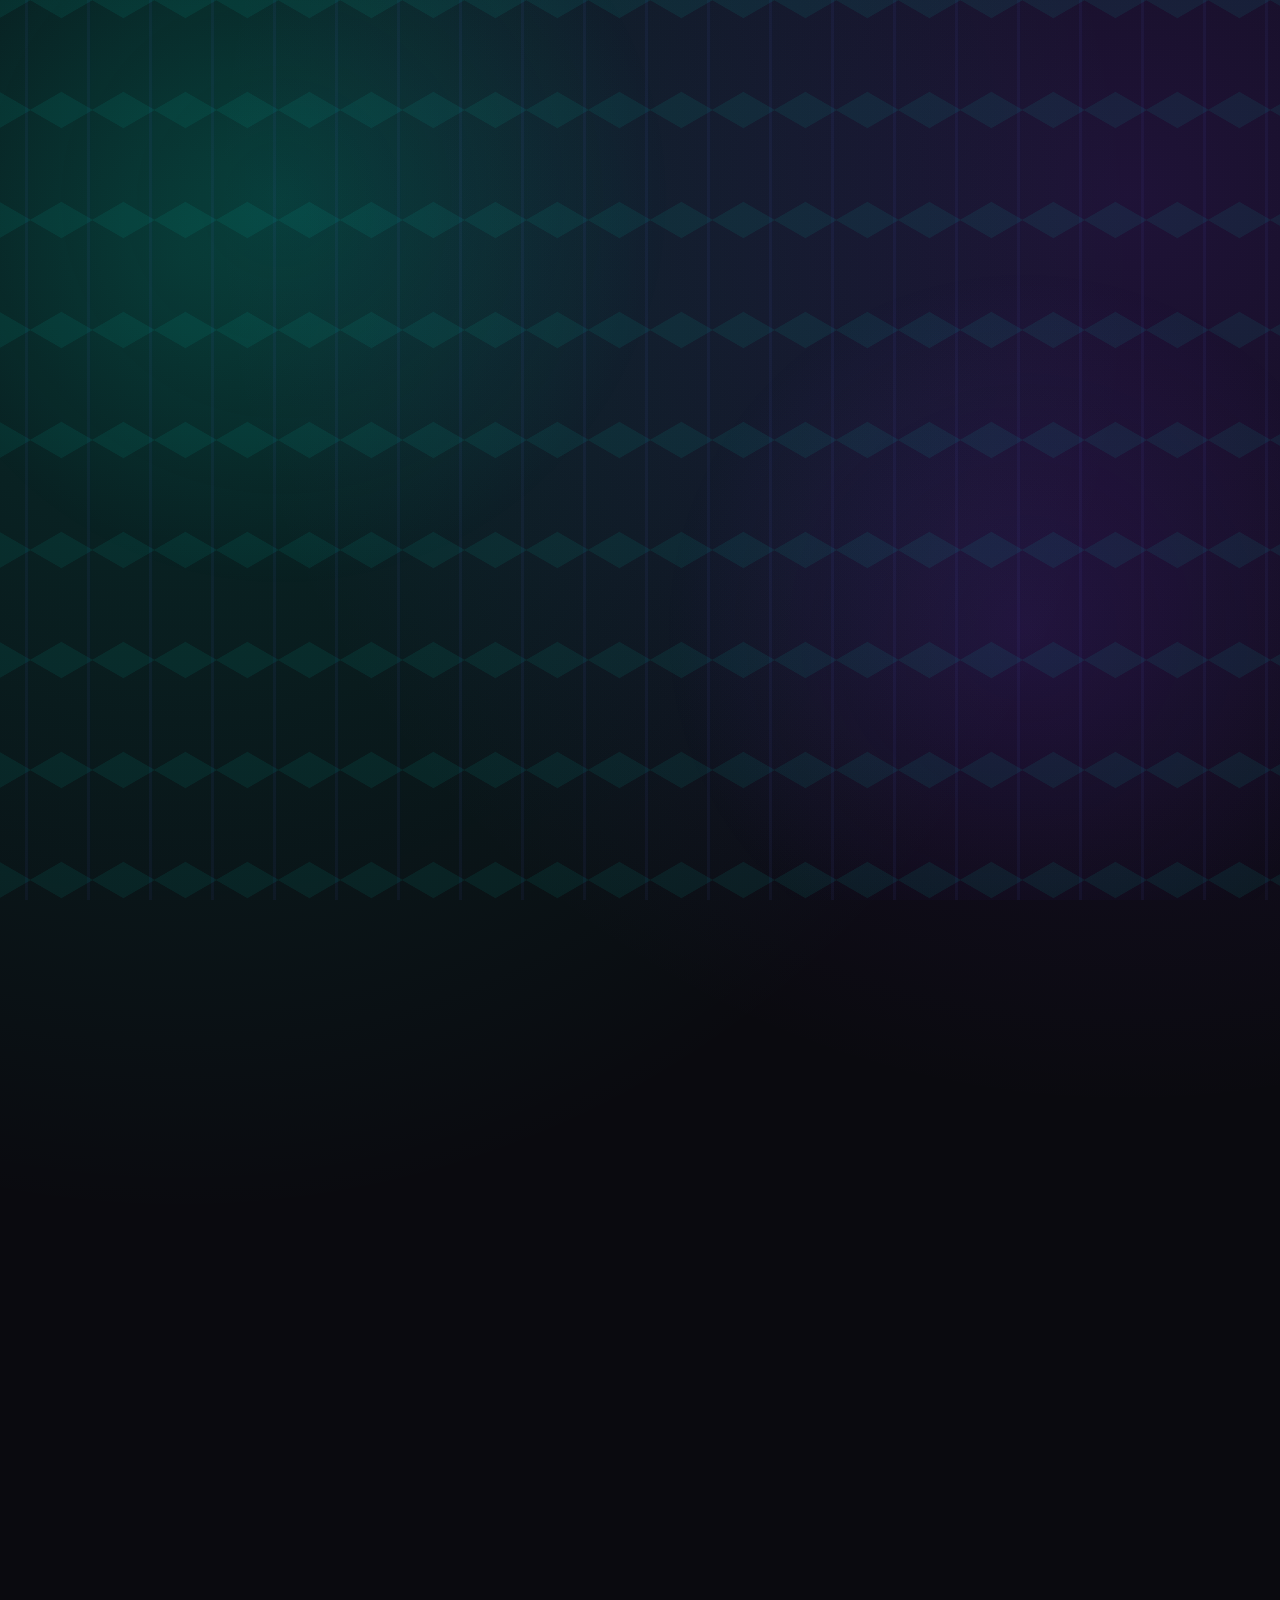
==== commit ee66df12: "update" ====
--- a/index.html
+++ b/index.html
@@ -1,6 +1,7 @@
-<!DOCTYPE html> 
+<!DOCTYPE html>
 
 <html lang="en">
+
 <head>
 	<meta charset="UTF-8" />
 	<meta name="viewport" content="width=device-width, initial-scale=1.0" />
@@ -8,16 +9,19 @@
 	<meta name="description" content="Ghassan Obeid - IT Student, Web3 Enthusiast, and AI Builder" />
 	<link rel="preconnect" href="https://fonts.googleapis.com" />
 	<link rel="preconnect" href="https://fonts.gstatic.com" crossorigin />
-	<link href="https://fonts.googleapis.com/css2?family=Fira+Code:wght@400;500;700&family=Noto+Sans+Arabic:wght@400;500;700&display=swap" rel="stylesheet" />
+	<link
+		href="https://fonts.googleapis.com/css2?family=Fira+Code:wght@400;500;700&family=Noto+Sans+Arabic:wght@400;500;700&display=swap"
+		rel="stylesheet" />
 	<link rel="stylesheet" href="style.css" />
-<script async src="https://www.googletagmanager.com/gtag/js?id=G-5YN2YGC47K"></script>
-<script>
-  window.dataLayer = window.dataLayer || [];
-  function gtag(){dataLayer.push(arguments);}
-  gtag('js', new Date());
-  gtag('config', 'G-5YN2YGC47K');
-</script>
+	<script async src="https://www.googletagmanager.com/gtag/js?id=G-5YN2YGC47K"></script>
+	<script>
+		window.dataLayer = window.dataLayer || [];
+		function gtag() { dataLayer.push(arguments); }
+		gtag('js', new Date());
+		gtag('config', 'G-5YN2YGC47K');
+	</script>
 </head>
+
 <body>
 	<header class="site-header fade-in">
 		<a class="site-brand" href="#top" aria-label="Go to the top of the page">
@@ -29,7 +33,7 @@
 		</a>
 		<nav class="site-nav" aria-label="Primary navigation">
 			<a href="#top">Home</a>
-			<a href="#about">About</a>
+			<a href="#projects">Projects</a>
 			<a href="#journey">Journey</a>
 			<a href="#ai-chat">AI Chat</a>
 			<a href="#contact">Contact</a>
@@ -41,6 +45,36 @@
 			</button>
 			<a class="nav-cta" href="#journey">Explore Journey</a>
 		</div>
+		<div class="mobile-nav-controls" aria-label="Mobile navigation controls">
+			<a class="mobile-github" href="https://github.com/ghassan-ai" target="_blank" rel="noopener noreferrer"
+				aria-label="Open Ghassan GitHub profile">
+				<svg viewBox="0 0 24 24" aria-hidden="true" focusable="false">
+					<path fill="currentColor"
+						d="M12 2C6.48 2 2 6.58 2 12.2c0 4.5 2.87 8.32 6.84 9.67.5.1.66-.22.66-.49 0-.24-.01-.88-.01-1.72-2.78.62-3.37-1.21-3.37-1.21-.45-1.18-1.11-1.49-1.11-1.49-.9-.63.07-.62.07-.62 1 .07 1.52 1.05 1.52 1.05.88 1.54 2.32 1.1 2.88.84.09-.66.35-1.1.63-1.35-2.22-.26-4.56-1.14-4.56-5.08 0-1.12.39-2.03 1.03-2.75-.1-.26-.45-1.3.1-2.7 0 0 .84-.28 2.75 1.05A9.34 9.34 0 0 1 12 6.92a9.33 9.33 0 0 1 2.5.35c1.9-1.33 2.74-1.05 2.74-1.05.55 1.4.2 2.44.1 2.7.64.72 1.03 1.63 1.03 2.75 0 3.95-2.34 4.82-4.57 5.08.36.32.68.95.68 1.92 0 1.39-.01 2.51-.01 2.85 0 .27.17.59.67.49A10.26 10.26 0 0 0 22 12.2C22 6.58 17.52 2 12 2Z">
+					</path>
+				</svg>
+			</a>
+			<button class="mobile-menu-toggle" type="button" aria-label="Toggle mobile menu" aria-expanded="false"
+				aria-controls="mobileDropdown">
+				<span></span>
+				<span></span>
+				<span></span>
+			</button>
+		</div>
+		<nav class="mobile-dropdown" id="mobileDropdown" aria-label="Mobile dropdown navigation">
+			<a href="#top">Home</a>
+			<a href="#projects">Projects</a>
+			<a href="#journey">Journey</a>
+			<a href="#ai-chat">AI Chat</a>
+			<a href="#contact">Contact</a>
+			<div class="mobile-dropdown-actions">
+				<button class="theme-toggle" type="button" aria-pressed="false" aria-label="Switch to light mode">
+					<span class="theme-toggle-icon" aria-hidden="true">☾</span>
+					<span class="theme-toggle-text">Dark</span>
+				</button>
+				<a class="nav-cta" href="#journey">Explore Journey</a>
+			</div>
+		</nav>
 	</header>
 	<div class="hex-bg" aria-hidden="true"></div>
 
@@ -48,15 +82,27 @@
 		<div class="hero-content">
 			<h1>Ghassan</h1>
 			<p class="subtitle">IT Student · Web3 Enthusiast · AI Builder</p>
-			<a class="scroll-cta" href="#journey">Explore Journey</a>
+			<p class="about-lead">I am Ghassan Obeid, an IT student focused on building practical AI-powered websites
+				and growing into a professional Web3 developer.</p>
+			<div class="hero-actions">
+				<a class="scroll-cta" href="#journey">Explore Journey</a>
+				<a class="hero-github-link" href="https://github.com/ghassan-ai" target="_blank"
+					rel="noopener noreferrer">View GitHub Projects</a>
+			</div>
 		</div>
 	</header>
 
 	<main>
-		<section class="section about-hero fade-in" id="about">
-			<h2>About Ghassan</h2>
-			<p class="about-lead">I am Ghassan Obeid, an IT student focused on building practical AI-powered websites and growing into a professional Web3 developer.</p>
-			<a class="scroll-cta" href="#journey">Explore Journey</a>
+		<section class="section projects fade-in" id="projects">
+			<h2>Projects</h2>
+			<p class="section-intro">Explore real builds, experiments, and clean AI workflows directly from my GitHub
+				profile.</p>
+			<div class="projects-panel">
+				<p class="projects-copy">This is where I publish practical work in AI-powered web development,
+					automation ideas, and hands-on technical progress.</p>
+				<a class="nav-cta projects-cta" href="https://github.com/ghassan-ai" target="_blank"
+					rel="noopener noreferrer">Open GitHub Portfolio</a>
+			</div>
 		</section>
 
 		<section class="section journey fade-in" id="journey">
@@ -64,37 +110,43 @@
 			<p class="section-intro">A roadmap of growth toward becoming a full Web3 developer.</p>
 
 			<div class="roadmap" aria-label="Interactive journey roadmap">
-				<button class="roadmap-node in-progress" data-title="🎓 LIU University" data-status="IN PROGRESS" data-detail="Year 2 IT student at Lebanese International University">
+				<button class="roadmap-node in-progress" data-title="🎓 LIU University" data-status="IN PROGRESS"
+					data-detail="Year 2 IT student at Lebanese International University">
 					<span class="node-indicator"></span>
 					<span class="node-text">🎓 LIU University</span>
 					<span class="node-status">IN PROGRESS</span>
 				</button>
 
-				<button class="roadmap-node completed" data-title="🐍 Python Basics" data-status="COMPLETED" data-detail="Learned fundamentals: variables, loops, functions. Currently paused.">
+				<button class="roadmap-node completed" data-title="🐍 Python Basics" data-status="COMPLETED"
+					data-detail="Learned fundamentals: variables, loops, functions. Currently paused.">
 					<span class="node-indicator">✓</span>
 					<span class="node-text">🐍 Python Basics</span>
 					<span class="node-status">COMPLETED</span>
 				</button>
 
-				<button class="roadmap-node completed" data-title="🤖 AI-Powered Web Development" data-status="COMPLETED" data-detail="Build and manage full websites using AI tools professionally.">
+				<button class="roadmap-node completed" data-title="🤖 AI-Powered Web Development"
+					data-status="COMPLETED" data-detail="Build and manage full websites using AI tools professionally.">
 					<span class="node-indicator">✓</span>
 					<span class="node-text">🤖 AI-Powered Web Development</span>
 					<span class="node-status">COMPLETED</span>
 				</button>
 
-				<button class="roadmap-node in-progress pulse" data-title="🌐 Web3 &amp; Blockchain" data-status="IN PROGRESS" data-detail="Currently learning Web3 programming and smart contracts.">
+				<button class="roadmap-node in-progress pulse" data-title="🌐 Web3 &amp; Blockchain"
+					data-status="IN PROGRESS" data-detail="Currently learning Web3 programming and smart contracts.">
 					<span class="node-indicator"></span>
 					<span class="node-text">🌐 Web3 &amp; Blockchain</span>
 					<span class="node-status">IN PROGRESS</span>
 				</button>
 
-				<button class="roadmap-node upcoming" data-title="📜 DApps &amp; Smart Contracts" data-status="UPCOMING" data-detail="Next: building decentralized applications.">
+				<button class="roadmap-node upcoming" data-title="📜 DApps &amp; Smart Contracts" data-status="UPCOMING"
+					data-detail="Next: building decentralized applications.">
 					<span class="node-indicator">🔒</span>
 					<span class="node-text">📜 DApps &amp; Smart Contracts</span>
 					<span class="node-status">UPCOMING</span>
 				</button>
 
-				<button class="roadmap-node upcoming" data-title="💎 Full Web3 Developer" data-status="UPCOMING" data-detail="The ultimate goal.">
+				<button class="roadmap-node upcoming" data-title="💎 Full Web3 Developer" data-status="UPCOMING"
+					data-detail="The ultimate goal.">
 					<span class="node-indicator">🔒</span>
 					<span class="node-text">💎 Full Web3 Developer</span>
 					<span class="node-status">UPCOMING</span>
@@ -121,14 +173,8 @@
 				</div>
 
 				<div class="chat-input-wrap">
-					<input
-						id="chatInput"
-						class="chat-input"
-						type="text"
-						placeholder="اكتب سؤالك المهني هنا..."
-						aria-label="Write your professional question"
-						autocomplete="off"
-					/>
+					<input id="chatInput" class="chat-input" type="text" placeholder="اكتب سؤالك المهني هنا..."
+						aria-label="Write your professional question" autocomplete="off" />
 					<button id="chatSendBtn" class="chat-send" type="button">Send</button>
 				</div>
 
@@ -163,6 +209,13 @@
 					<h3>Telegram</h3>
 					<p>t.me/GHA_SS_AN</p>
 				</a>
+
+				<a class="contact-card" href="https://github.com/ghassan-ai" target="_blank"
+					rel="noopener noreferrer">
+					<span class="icon">GH</span>
+					<h3>GitHub</h3>
+					<p>github.com/ghassan-ai</p>
+				</a>
 			</div>
 		</section>
 	</main>
@@ -178,4 +231,5 @@
 
 	<script src="script.js"></script>
 </body>
-</html>
+
+</html>
